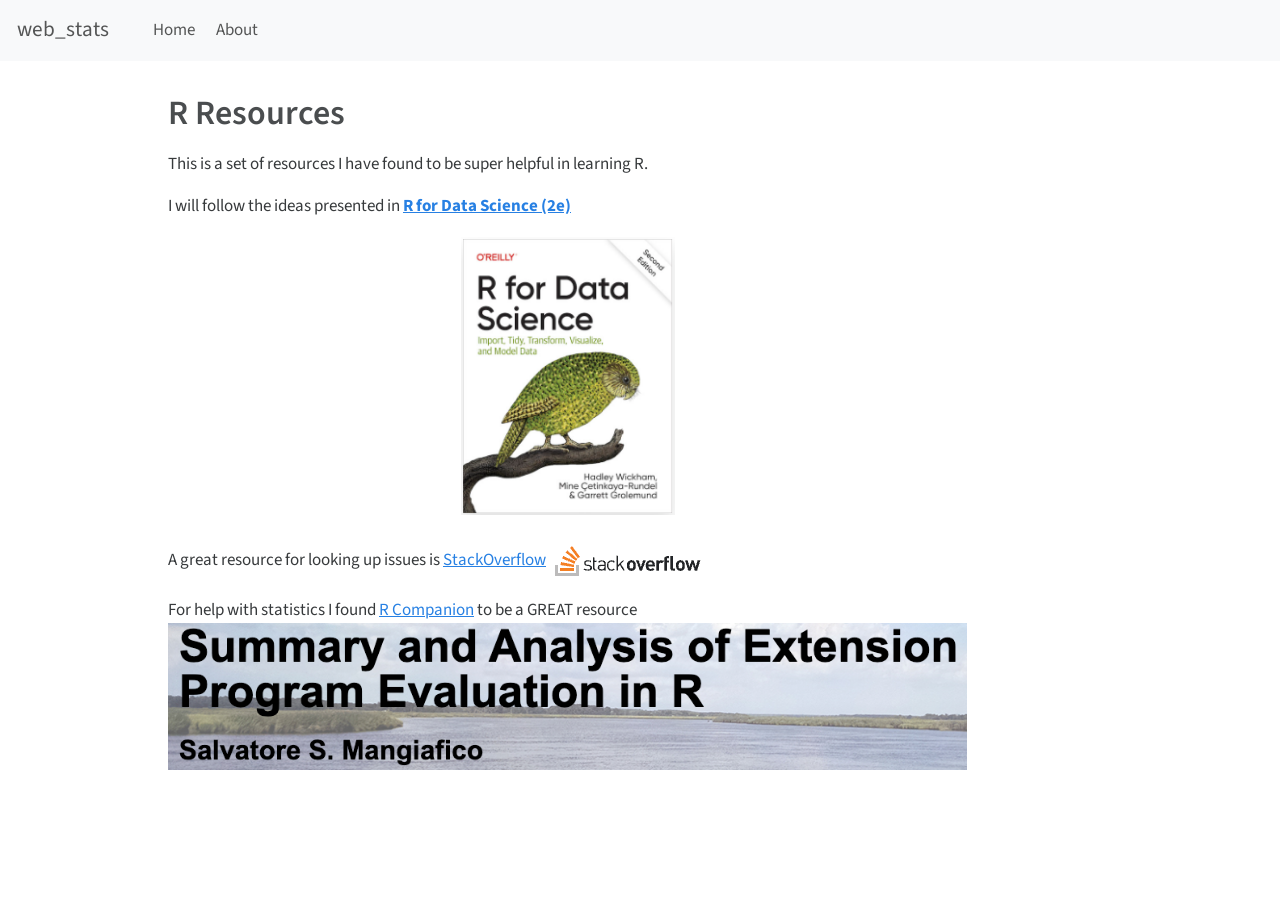
==== docs/01_resources.html @ 34a231bc "publish docs folder" ====
<!DOCTYPE html>
<html xmlns="http://www.w3.org/1999/xhtml" lang="en" xml:lang="en"><head>

<meta charset="utf-8">
<meta name="generator" content="quarto-1.3.450">

<meta name="viewport" content="width=device-width, initial-scale=1.0, user-scalable=yes">


<title>web_stats - R Resources</title>
<style>
code{white-space: pre-wrap;}
span.smallcaps{font-variant: small-caps;}
div.columns{display: flex; gap: min(4vw, 1.5em);}
div.column{flex: auto; overflow-x: auto;}
div.hanging-indent{margin-left: 1.5em; text-indent: -1.5em;}
ul.task-list{list-style: none;}
ul.task-list li input[type="checkbox"] {
  width: 0.8em;
  margin: 0 0.8em 0.2em -1em; /* quarto-specific, see https://github.com/quarto-dev/quarto-cli/issues/4556 */ 
  vertical-align: middle;
}
</style>


<script src="site_libs/quarto-nav/quarto-nav.js"></script>
<script src="site_libs/quarto-nav/headroom.min.js"></script>
<script src="site_libs/clipboard/clipboard.min.js"></script>
<script src="site_libs/quarto-search/autocomplete.umd.js"></script>
<script src="site_libs/quarto-search/fuse.min.js"></script>
<script src="site_libs/quarto-search/quarto-search.js"></script>
<meta name="quarto:offset" content="./">
<script src="site_libs/quarto-html/quarto.js"></script>
<script src="site_libs/quarto-html/popper.min.js"></script>
<script src="site_libs/quarto-html/tippy.umd.min.js"></script>
<script src="site_libs/quarto-html/anchor.min.js"></script>
<link href="site_libs/quarto-html/tippy.css" rel="stylesheet">
<link href="site_libs/quarto-html/quarto-syntax-highlighting.css" rel="stylesheet" id="quarto-text-highlighting-styles">
<script src="site_libs/bootstrap/bootstrap.min.js"></script>
<link href="site_libs/bootstrap/bootstrap-icons.css" rel="stylesheet">
<link href="site_libs/bootstrap/bootstrap.min.css" rel="stylesheet" id="quarto-bootstrap" data-mode="light">
<script id="quarto-search-options" type="application/json">{
  "location": "navbar",
  "copy-button": false,
  "collapse-after": 3,
  "panel-placement": "end",
  "type": "overlay",
  "limit": 20,
  "language": {
    "search-no-results-text": "No results",
    "search-matching-documents-text": "matching documents",
    "search-copy-link-title": "Copy link to search",
    "search-hide-matches-text": "Hide additional matches",
    "search-more-match-text": "more match in this document",
    "search-more-matches-text": "more matches in this document",
    "search-clear-button-title": "Clear",
    "search-detached-cancel-button-title": "Cancel",
    "search-submit-button-title": "Submit",
    "search-label": "Search"
  }
}</script>


<link rel="stylesheet" href="styles.css">
</head>

<body class="nav-fixed">

<div id="quarto-search-results"></div>
  <header id="quarto-header" class="headroom fixed-top">
    <nav class="navbar navbar-expand-lg navbar-dark ">
      <div class="navbar-container container-fluid">
      <div class="navbar-brand-container">
    <a class="navbar-brand" href="./index.html">
    <span class="navbar-title">web_stats</span>
    </a>
  </div>
            <div id="quarto-search" class="" title="Search"></div>
          <button class="navbar-toggler" type="button" data-bs-toggle="collapse" data-bs-target="#navbarCollapse" aria-controls="navbarCollapse" aria-expanded="false" aria-label="Toggle navigation" onclick="if (window.quartoToggleHeadroom) { window.quartoToggleHeadroom(); }">
  <span class="navbar-toggler-icon"></span>
</button>
          <div class="collapse navbar-collapse" id="navbarCollapse">
            <ul class="navbar-nav navbar-nav-scroll me-auto">
  <li class="nav-item">
    <a class="nav-link" href="https://wlperry.github.io/index.html" rel="" target="">
 <span class="menu-text">Home</span></a>
  </li>  
  <li class="nav-item">
    <a class="nav-link" href="./about.html" rel="" target="">
 <span class="menu-text">About</span></a>
  </li>  
</ul>
            <div class="quarto-navbar-tools ms-auto">
</div>
          </div> <!-- /navcollapse -->
      </div> <!-- /container-fluid -->
    </nav>
</header>
<!-- content -->
<div id="quarto-content" class="quarto-container page-columns page-rows-contents page-layout-article page-navbar">
<!-- sidebar -->
<!-- margin-sidebar -->
    <div id="quarto-margin-sidebar" class="sidebar margin-sidebar">
        
    </div>
<!-- main -->
<main class="content" id="quarto-document-content">

<header id="title-block-header" class="quarto-title-block default">
<div class="quarto-title">
<h1 class="title">R Resources</h1>
</div>



<div class="quarto-title-meta">

    
  
    
  </div>
  

</header>

<p>This is a set of resources I have found to be super helpful in learning R.</p>
<p>I will follow the ideas presented in <a href="https://r4ds.hadley.nz/"><strong>R for Data Science (2e)</strong></a></p>
<div class="quarto-figure quarto-figure-center">
<figure class="figure">
<p><a href="https://r4ds.hadley.nz/"><img src="./images/r4datascience.png" class="img-fluid figure-img" width="214"></a></p>
</figure>
</div>
<p>A great resource for looking up issues is <a href="https://stackoverflow.com/">StackOverflow</a> <a href="https://stackoverflow.com/"><img src="./images/stackoverflow.png" class="img-fluid"></a></p>
<p>For help with statistics I found <a href="https://rcompanion.org/handbook/">R Companion</a> to be a GREAT resource <a href="https://rcompanion.org/handbook/"><img src="./images/rcompanion.png" class="img-fluid"></a></p>



</main> <!-- /main -->
<script id="quarto-html-after-body" type="application/javascript">
window.document.addEventListener("DOMContentLoaded", function (event) {
  const toggleBodyColorMode = (bsSheetEl) => {
    const mode = bsSheetEl.getAttribute("data-mode");
    const bodyEl = window.document.querySelector("body");
    if (mode === "dark") {
      bodyEl.classList.add("quarto-dark");
      bodyEl.classList.remove("quarto-light");
    } else {
      bodyEl.classList.add("quarto-light");
      bodyEl.classList.remove("quarto-dark");
    }
  }
  const toggleBodyColorPrimary = () => {
    const bsSheetEl = window.document.querySelector("link#quarto-bootstrap");
    if (bsSheetEl) {
      toggleBodyColorMode(bsSheetEl);
    }
  }
  toggleBodyColorPrimary();  
  const icon = "";
  const anchorJS = new window.AnchorJS();
  anchorJS.options = {
    placement: 'right',
    icon: icon
  };
  anchorJS.add('.anchored');
  const isCodeAnnotation = (el) => {
    for (const clz of el.classList) {
      if (clz.startsWith('code-annotation-')) {                     
        return true;
      }
    }
    return false;
  }
  const clipboard = new window.ClipboardJS('.code-copy-button', {
    text: function(trigger) {
      const codeEl = trigger.previousElementSibling.cloneNode(true);
      for (const childEl of codeEl.children) {
        if (isCodeAnnotation(childEl)) {
          childEl.remove();
        }
      }
      return codeEl.innerText;
    }
  });
  clipboard.on('success', function(e) {
    // button target
    const button = e.trigger;
    // don't keep focus
    button.blur();
    // flash "checked"
    button.classList.add('code-copy-button-checked');
    var currentTitle = button.getAttribute("title");
    button.setAttribute("title", "Copied!");
    let tooltip;
    if (window.bootstrap) {
      button.setAttribute("data-bs-toggle", "tooltip");
      button.setAttribute("data-bs-placement", "left");
      button.setAttribute("data-bs-title", "Copied!");
      tooltip = new bootstrap.Tooltip(button, 
        { trigger: "manual", 
          customClass: "code-copy-button-tooltip",
          offset: [0, -8]});
      tooltip.show();    
    }
    setTimeout(function() {
      if (tooltip) {
        tooltip.hide();
        button.removeAttribute("data-bs-title");
        button.removeAttribute("data-bs-toggle");
        button.removeAttribute("data-bs-placement");
      }
      button.setAttribute("title", currentTitle);
      button.classList.remove('code-copy-button-checked');
    }, 1000);
    // clear code selection
    e.clearSelection();
  });
  function tippyHover(el, contentFn) {
    const config = {
      allowHTML: true,
      content: contentFn,
      maxWidth: 500,
      delay: 100,
      arrow: false,
      appendTo: function(el) {
          return el.parentElement;
      },
      interactive: true,
      interactiveBorder: 10,
      theme: 'quarto',
      placement: 'bottom-start'
    };
    window.tippy(el, config); 
  }
  const noterefs = window.document.querySelectorAll('a[role="doc-noteref"]');
  for (var i=0; i<noterefs.length; i++) {
    const ref = noterefs[i];
    tippyHover(ref, function() {
      // use id or data attribute instead here
      let href = ref.getAttribute('data-footnote-href') || ref.getAttribute('href');
      try { href = new URL(href).hash; } catch {}
      const id = href.replace(/^#\/?/, "");
      const note = window.document.getElementById(id);
      return note.innerHTML;
    });
  }
      let selectedAnnoteEl;
      const selectorForAnnotation = ( cell, annotation) => {
        let cellAttr = 'data-code-cell="' + cell + '"';
        let lineAttr = 'data-code-annotation="' +  annotation + '"';
        const selector = 'span[' + cellAttr + '][' + lineAttr + ']';
        return selector;
      }
      const selectCodeLines = (annoteEl) => {
        const doc = window.document;
        const targetCell = annoteEl.getAttribute("data-target-cell");
        const targetAnnotation = annoteEl.getAttribute("data-target-annotation");
        const annoteSpan = window.document.querySelector(selectorForAnnotation(targetCell, targetAnnotation));
        const lines = annoteSpan.getAttribute("data-code-lines").split(",");
        const lineIds = lines.map((line) => {
          return targetCell + "-" + line;
        })
        let top = null;
        let height = null;
        let parent = null;
        if (lineIds.length > 0) {
            //compute the position of the single el (top and bottom and make a div)
            const el = window.document.getElementById(lineIds[0]);
            top = el.offsetTop;
            height = el.offsetHeight;
            parent = el.parentElement.parentElement;
          if (lineIds.length > 1) {
            const lastEl = window.document.getElementById(lineIds[lineIds.length - 1]);
            const bottom = lastEl.offsetTop + lastEl.offsetHeight;
            height = bottom - top;
          }
          if (top !== null && height !== null && parent !== null) {
            // cook up a div (if necessary) and position it 
            let div = window.document.getElementById("code-annotation-line-highlight");
            if (div === null) {
              div = window.document.createElement("div");
              div.setAttribute("id", "code-annotation-line-highlight");
              div.style.position = 'absolute';
              parent.appendChild(div);
            }
            div.style.top = top - 2 + "px";
            div.style.height = height + 4 + "px";
            let gutterDiv = window.document.getElementById("code-annotation-line-highlight-gutter");
            if (gutterDiv === null) {
              gutterDiv = window.document.createElement("div");
              gutterDiv.setAttribute("id", "code-annotation-line-highlight-gutter");
              gutterDiv.style.position = 'absolute';
              const codeCell = window.document.getElementById(targetCell);
              const gutter = codeCell.querySelector('.code-annotation-gutter');
              gutter.appendChild(gutterDiv);
            }
            gutterDiv.style.top = top - 2 + "px";
            gutterDiv.style.height = height + 4 + "px";
          }
          selectedAnnoteEl = annoteEl;
        }
      };
      const unselectCodeLines = () => {
        const elementsIds = ["code-annotation-line-highlight", "code-annotation-line-highlight-gutter"];
        elementsIds.forEach((elId) => {
          const div = window.document.getElementById(elId);
          if (div) {
            div.remove();
          }
        });
        selectedAnnoteEl = undefined;
      };
      // Attach click handler to the DT
      const annoteDls = window.document.querySelectorAll('dt[data-target-cell]');
      for (const annoteDlNode of annoteDls) {
        annoteDlNode.addEventListener('click', (event) => {
          const clickedEl = event.target;
          if (clickedEl !== selectedAnnoteEl) {
            unselectCodeLines();
            const activeEl = window.document.querySelector('dt[data-target-cell].code-annotation-active');
            if (activeEl) {
              activeEl.classList.remove('code-annotation-active');
            }
            selectCodeLines(clickedEl);
            clickedEl.classList.add('code-annotation-active');
          } else {
            // Unselect the line
            unselectCodeLines();
            clickedEl.classList.remove('code-annotation-active');
          }
        });
      }
  const findCites = (el) => {
    const parentEl = el.parentElement;
    if (parentEl) {
      const cites = parentEl.dataset.cites;
      if (cites) {
        return {
          el,
          cites: cites.split(' ')
        };
      } else {
        return findCites(el.parentElement)
      }
    } else {
      return undefined;
    }
  };
  var bibliorefs = window.document.querySelectorAll('a[role="doc-biblioref"]');
  for (var i=0; i<bibliorefs.length; i++) {
    const ref = bibliorefs[i];
    const citeInfo = findCites(ref);
    if (citeInfo) {
      tippyHover(citeInfo.el, function() {
        var popup = window.document.createElement('div');
        citeInfo.cites.forEach(function(cite) {
          var citeDiv = window.document.createElement('div');
          citeDiv.classList.add('hanging-indent');
          citeDiv.classList.add('csl-entry');
          var biblioDiv = window.document.getElementById('ref-' + cite);
          if (biblioDiv) {
            citeDiv.innerHTML = biblioDiv.innerHTML;
          }
          popup.appendChild(citeDiv);
        });
        return popup.innerHTML;
      });
    }
  }
});
</script>
</div> <!-- /content -->



</body></html>
---- docs/site_libs/quarto-html/tippy.css ----
.tippy-box[data-animation=fade][data-state=hidden]{opacity:0}[data-tippy-root]{max-width:calc(100vw - 10px)}.tippy-box{position:relative;background-color:#333;color:#fff;border-radius:4px;font-size:14px;line-height:1.4;white-space:normal;outline:0;transition-property:transform,visibility,opacity}.tippy-box[data-placement^=top]>.tippy-arrow{bottom:0}.tippy-box[data-placement^=top]>.tippy-arrow:before{bottom:-7px;left:0;border-width:8px 8px 0;border-top-color:initial;transform-origin:center top}.tippy-box[data-placement^=bottom]>.tippy-arrow{top:0}.tippy-box[data-placement^=bottom]>.tippy-arrow:before{top:-7px;left:0;border-width:0 8px 8px;border-bottom-color:initial;transform-origin:center bottom}.tippy-box[data-placement^=left]>.tippy-arrow{right:0}.tippy-box[data-placement^=left]>.tippy-arrow:before{border-width:8px 0 8px 8px;border-left-color:initial;right:-7px;transform-origin:center left}.tippy-box[data-placement^=right]>.tippy-arrow{left:0}.tippy-box[data-placement^=right]>.tippy-arrow:before{left:-7px;border-width:8px 8px 8px 0;border-right-color:initial;transform-origin:center right}.tippy-box[data-inertia][data-state=visible]{transition-timing-function:cubic-bezier(.54,1.5,.38,1.11)}.tippy-arrow{width:16px;height:16px;color:#333}.tippy-arrow:before{content:"";position:absolute;border-color:transparent;border-style:solid}.tippy-content{position:relative;padding:5px 9px;z-index:1}
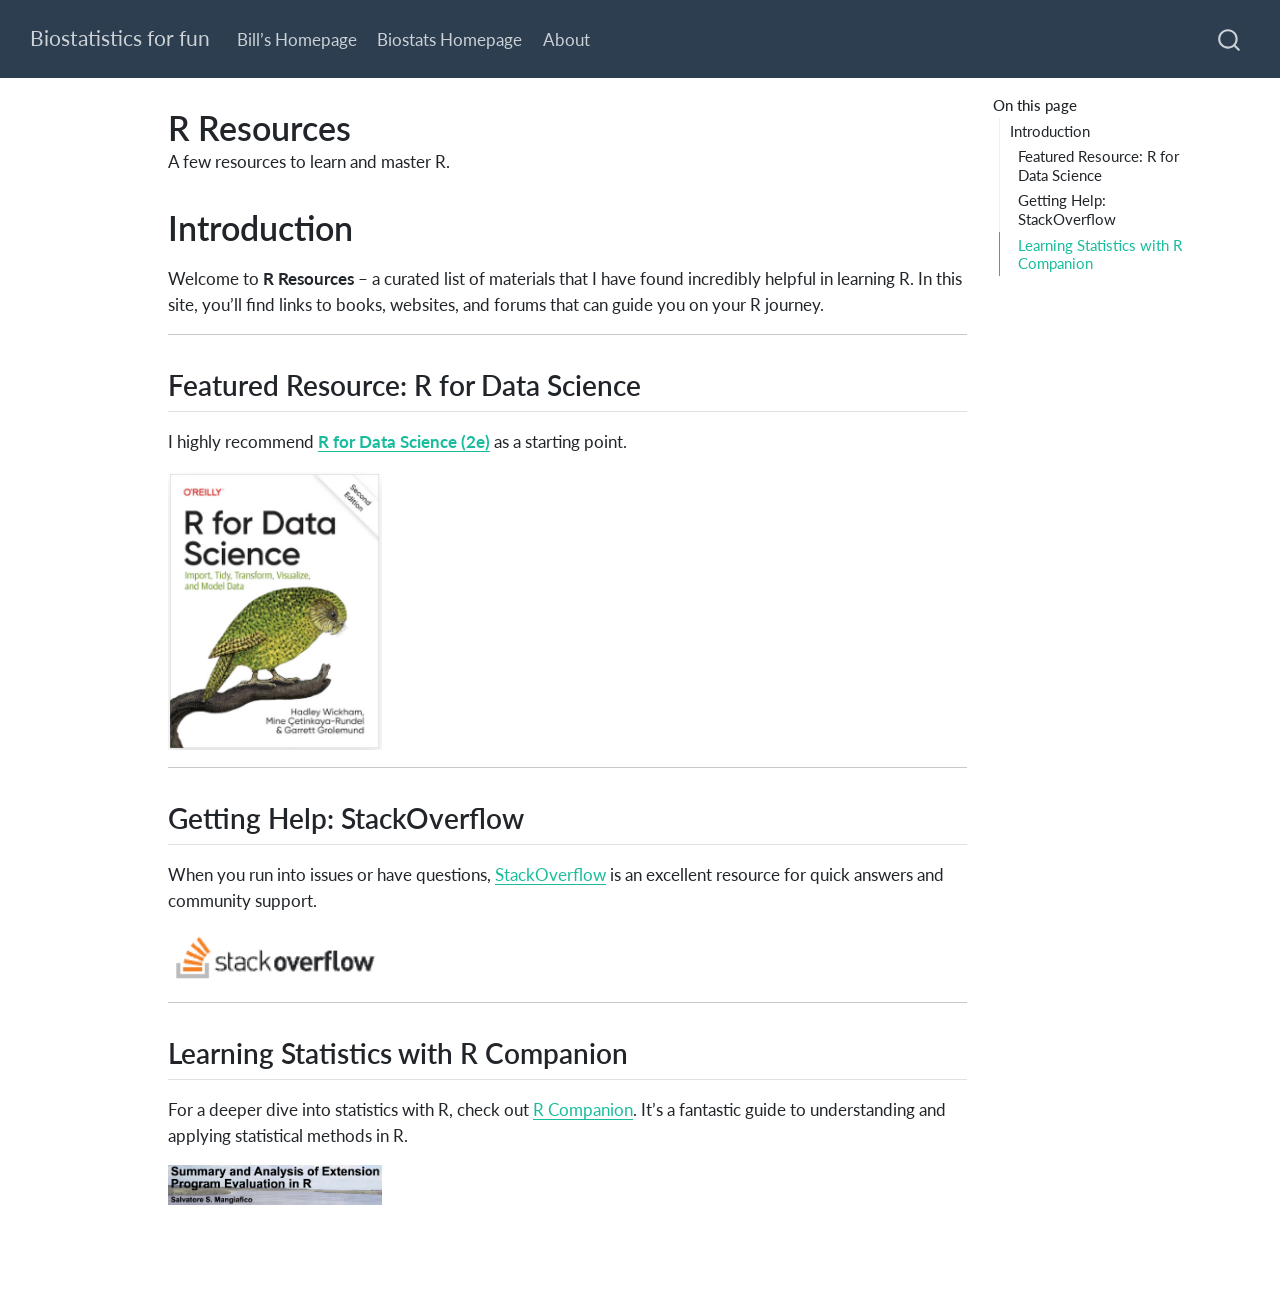
==== commit 28ca5431: "redoing the webpage finally" ====
--- a/docs/01_resources.html
+++ b/docs/01_resources.html
@@ -2,12 +2,13 @@
 <html xmlns="http://www.w3.org/1999/xhtml" lang="en" xml:lang="en"><head>
 
 <meta charset="utf-8">
-<meta name="generator" content="quarto-1.3.450">
+<meta name="generator" content="quarto-1.5.57">
 
 <meta name="viewport" content="width=device-width, initial-scale=1.0, user-scalable=yes">
 
-
-<title>web_stats - R Resources</title>
+<meta name="description" content="A few resources to learn and master R.">
+
+<title>R Resources – Biostatistics for fun</title>
 <style>
 code{white-space: pre-wrap;}
 span.smallcaps{font-variant: small-caps;}
@@ -45,7 +46,13 @@
   "collapse-after": 3,
   "panel-placement": "end",
   "type": "overlay",
-  "limit": 20,
+  "limit": 50,
+  "keyboard-shortcut": [
+    "f",
+    "/",
+    "s"
+  ],
+  "show-item-context": false,
   "language": {
     "search-no-results-text": "No results",
     "search-matching-documents-text": "matching documents",
@@ -54,6 +61,7 @@
     "search-more-match-text": "more match in this document",
     "search-more-matches-text": "more matches in this document",
     "search-clear-button-title": "Clear",
+    "search-text-placeholder": "",
     "search-detached-cancel-button-title": "Cancel",
     "search-submit-button-title": "Submit",
     "search-label": "Search"
@@ -68,31 +76,35 @@
 
 <div id="quarto-search-results"></div>
   <header id="quarto-header" class="headroom fixed-top">
-    <nav class="navbar navbar-expand-lg navbar-dark ">
+    <nav class="navbar navbar-expand-lg " data-bs-theme="dark">
       <div class="navbar-container container-fluid">
-      <div class="navbar-brand-container">
+      <div class="navbar-brand-container mx-auto">
     <a class="navbar-brand" href="./index.html">
-    <span class="navbar-title">web_stats</span>
+    <span class="navbar-title">Biostatistics for fun</span>
     </a>
   </div>
             <div id="quarto-search" class="" title="Search"></div>
-          <button class="navbar-toggler" type="button" data-bs-toggle="collapse" data-bs-target="#navbarCollapse" aria-controls="navbarCollapse" aria-expanded="false" aria-label="Toggle navigation" onclick="if (window.quartoToggleHeadroom) { window.quartoToggleHeadroom(); }">
+          <button class="navbar-toggler" type="button" data-bs-toggle="collapse" data-bs-target="#navbarCollapse" aria-controls="navbarCollapse" role="menu" aria-expanded="false" aria-label="Toggle navigation" onclick="if (window.quartoToggleHeadroom) { window.quartoToggleHeadroom(); }">
   <span class="navbar-toggler-icon"></span>
 </button>
           <div class="collapse navbar-collapse" id="navbarCollapse">
             <ul class="navbar-nav navbar-nav-scroll me-auto">
   <li class="nav-item">
-    <a class="nav-link" href="https://wlperry.github.io/index.html" rel="" target="">
- <span class="menu-text">Home</span></a>
+    <a class="nav-link" href="https://wlperry.github.io/index.html"> 
+<span class="menu-text">Bill’s Homepage</span></a>
   </li>  
   <li class="nav-item">
-    <a class="nav-link" href="./about.html" rel="" target="">
- <span class="menu-text">About</span></a>
+    <a class="nav-link" href="https://wlperry.github.io/web_stats/index.html"> 
+<span class="menu-text">Biostats Homepage</span></a>
+  </li>  
+  <li class="nav-item">
+    <a class="nav-link" href="./about.html"> 
+<span class="menu-text">About</span></a>
   </li>  
 </ul>
-            <div class="quarto-navbar-tools ms-auto">
+          </div> <!-- /navcollapse -->
+            <div class="quarto-navbar-tools">
 </div>
-          </div> <!-- /navcollapse -->
       </div> <!-- /container-fluid -->
     </nav>
 </header>
@@ -101,7 +113,18 @@
 <!-- sidebar -->
 <!-- margin-sidebar -->
     <div id="quarto-margin-sidebar" class="sidebar margin-sidebar">
-        
+        <nav id="TOC" role="doc-toc" class="toc-active">
+    <h2 id="toc-title">On this page</h2>
+   
+  <ul class="collapse">
+  <li><a href="#introduction" id="toc-introduction" class="nav-link active" data-scroll-target="#introduction">Introduction</a>
+  <ul class="collapse">
+  <li><a href="#featured-resource-r-for-data-science" id="toc-featured-resource-r-for-data-science" class="nav-link" data-scroll-target="#featured-resource-r-for-data-science">Featured Resource: R for Data Science</a></li>
+  <li><a href="#getting-help-stackoverflow" id="toc-getting-help-stackoverflow" class="nav-link" data-scroll-target="#getting-help-stackoverflow">Getting Help: StackOverflow</a></li>
+  <li><a href="#learning-statistics-with-r-companion" id="toc-learning-statistics-with-r-companion" class="nav-link" data-scroll-target="#learning-statistics-with-r-companion">Learning Statistics with R Companion</a></li>
+  </ul></li>
+  </ul>
+</nav>
     </div>
 <!-- main -->
 <main class="content" id="quarto-document-content">
@@ -111,6 +134,11 @@
 <h1 class="title">R Resources</h1>
 </div>
 
+<div>
+  <div class="description">
+    A few resources to learn and master R.
+  </div>
+</div>
 
 
 <div class="quarto-title-meta">
@@ -121,19 +149,34 @@
   </div>
   
 
+
 </header>
 
-<p>This is a set of resources I have found to be super helpful in learning R.</p>
-<p>I will follow the ideas presented in <a href="https://r4ds.hadley.nz/"><strong>R for Data Science (2e)</strong></a></p>
-<div class="quarto-figure quarto-figure-center">
-<figure class="figure">
-<p><a href="https://r4ds.hadley.nz/"><img src="./images/r4datascience.png" class="img-fluid figure-img" width="214"></a></p>
-</figure>
-</div>
-<p>A great resource for looking up issues is <a href="https://stackoverflow.com/">StackOverflow</a> <a href="https://stackoverflow.com/"><img src="./images/stackoverflow.png" class="img-fluid"></a></p>
-<p>For help with statistics I found <a href="https://rcompanion.org/handbook/">R Companion</a> to be a GREAT resource <a href="https://rcompanion.org/handbook/"><img src="./images/rcompanion.png" class="img-fluid"></a></p>
-
-
+
+<section id="introduction" class="level1">
+<h1>Introduction</h1>
+<p>Welcome to <strong>R Resources</strong> – a curated list of materials that I have found incredibly helpful in learning R. In this site, you’ll find links to books, websites, and forums that can guide you on your R journey.</p>
+<hr>
+<section id="featured-resource-r-for-data-science" class="level2">
+<h2 class="anchored" data-anchor-id="featured-resource-r-for-data-science">Featured Resource: R for Data Science</h2>
+<p>I highly recommend <a href="https://r4ds.hadley.nz/"><strong>R for Data Science (2e)</strong></a> as a starting point.</p>
+<p><a href="https://r4ds.hadley.nz/"><img src="./images/r4datascience.png" class="img-fluid" alt="R for Data Science cover" width="214"></a></p>
+<hr>
+</section>
+<section id="getting-help-stackoverflow" class="level2">
+<h2 class="anchored" data-anchor-id="getting-help-stackoverflow">Getting Help: StackOverflow</h2>
+<p>When you run into issues or have questions, <a href="https://stackoverflow.com/">StackOverflow</a> is an excellent resource for quick answers and community support.</p>
+<p><a href="https://stackoverflow.com/"><img src="./images/stackoverflow.png" class="img-fluid" alt="StackOverflow logo" width="214"></a></p>
+<hr>
+</section>
+<section id="learning-statistics-with-r-companion" class="level2">
+<h2 class="anchored" data-anchor-id="learning-statistics-with-r-companion">Learning Statistics with R Companion</h2>
+<p>For a deeper dive into statistics with R, check out <a href="https://rcompanion.org/handbook/">R Companion</a>. It’s a fantastic guide to understanding and applying statistical methods in R.</p>
+<p><a href="https://rcompanion.org/handbook/"><img src="./images/rcompanion.png" class="img-fluid" alt="R Companion logo" width="214"></a></p>
+
+
+</section>
+</section>
 
 </main> <!-- /main -->
 <script id="quarto-html-after-body" type="application/javascript">
@@ -171,18 +214,7 @@
     }
     return false;
   }
-  const clipboard = new window.ClipboardJS('.code-copy-button', {
-    text: function(trigger) {
-      const codeEl = trigger.previousElementSibling.cloneNode(true);
-      for (const childEl of codeEl.children) {
-        if (isCodeAnnotation(childEl)) {
-          childEl.remove();
-        }
-      }
-      return codeEl.innerText;
-    }
-  });
-  clipboard.on('success', function(e) {
+  const onCopySuccess = function(e) {
     // button target
     const button = e.trigger;
     // don't keep focus
@@ -214,11 +246,50 @@
     }, 1000);
     // clear code selection
     e.clearSelection();
+  }
+  const getTextToCopy = function(trigger) {
+      const codeEl = trigger.previousElementSibling.cloneNode(true);
+      for (const childEl of codeEl.children) {
+        if (isCodeAnnotation(childEl)) {
+          childEl.remove();
+        }
+      }
+      return codeEl.innerText;
+  }
+  const clipboard = new window.ClipboardJS('.code-copy-button:not([data-in-quarto-modal])', {
+    text: getTextToCopy
   });
-  function tippyHover(el, contentFn) {
+  clipboard.on('success', onCopySuccess);
+  if (window.document.getElementById('quarto-embedded-source-code-modal')) {
+    // For code content inside modals, clipBoardJS needs to be initialized with a container option
+    // TODO: Check when it could be a function (https://github.com/zenorocha/clipboard.js/issues/860)
+    const clipboardModal = new window.ClipboardJS('.code-copy-button[data-in-quarto-modal]', {
+      text: getTextToCopy,
+      container: window.document.getElementById('quarto-embedded-source-code-modal')
+    });
+    clipboardModal.on('success', onCopySuccess);
+  }
+    var localhostRegex = new RegExp(/^(?:http|https):\/\/localhost\:?[0-9]*\//);
+    var mailtoRegex = new RegExp(/^mailto:/);
+      var filterRegex = new RegExp('/' + window.location.host + '/');
+    var isInternal = (href) => {
+        return filterRegex.test(href) || localhostRegex.test(href) || mailtoRegex.test(href);
+    }
+    // Inspect non-navigation links and adorn them if external
+ 	var links = window.document.querySelectorAll('a[href]:not(.nav-link):not(.navbar-brand):not(.toc-action):not(.sidebar-link):not(.sidebar-item-toggle):not(.pagination-link):not(.no-external):not([aria-hidden]):not(.dropdown-item):not(.quarto-navigation-tool):not(.about-link)');
+    for (var i=0; i<links.length; i++) {
+      const link = links[i];
+      if (!isInternal(link.href)) {
+        // undo the damage that might have been done by quarto-nav.js in the case of
+        // links that we want to consider external
+        if (link.dataset.originalHref !== undefined) {
+          link.href = link.dataset.originalHref;
+        }
+      }
+    }
+  function tippyHover(el, contentFn, onTriggerFn, onUntriggerFn) {
     const config = {
       allowHTML: true,
-      content: contentFn,
       maxWidth: 500,
       delay: 100,
       arrow: false,
@@ -228,8 +299,17 @@
       interactive: true,
       interactiveBorder: 10,
       theme: 'quarto',
-      placement: 'bottom-start'
+      placement: 'bottom-start',
     };
+    if (contentFn) {
+      config.content = contentFn;
+    }
+    if (onTriggerFn) {
+      config.onTrigger = onTriggerFn;
+    }
+    if (onUntriggerFn) {
+      config.onUntrigger = onUntriggerFn;
+    }
     window.tippy(el, config); 
   }
   const noterefs = window.document.querySelectorAll('a[role="doc-noteref"]');
@@ -241,7 +321,130 @@
       try { href = new URL(href).hash; } catch {}
       const id = href.replace(/^#\/?/, "");
       const note = window.document.getElementById(id);
-      return note.innerHTML;
+      if (note) {
+        return note.innerHTML;
+      } else {
+        return "";
+      }
+    });
+  }
+  const xrefs = window.document.querySelectorAll('a.quarto-xref');
+  const processXRef = (id, note) => {
+    // Strip column container classes
+    const stripColumnClz = (el) => {
+      el.classList.remove("page-full", "page-columns");
+      if (el.children) {
+        for (const child of el.children) {
+          stripColumnClz(child);
+        }
+      }
+    }
+    stripColumnClz(note)
+    if (id === null || id.startsWith('sec-')) {
+      // Special case sections, only their first couple elements
+      const container = document.createElement("div");
+      if (note.children && note.children.length > 2) {
+        container.appendChild(note.children[0].cloneNode(true));
+        for (let i = 1; i < note.children.length; i++) {
+          const child = note.children[i];
+          if (child.tagName === "P" && child.innerText === "") {
+            continue;
+          } else {
+            container.appendChild(child.cloneNode(true));
+            break;
+          }
+        }
+        if (window.Quarto?.typesetMath) {
+          window.Quarto.typesetMath(container);
+        }
+        return container.innerHTML
+      } else {
+        if (window.Quarto?.typesetMath) {
+          window.Quarto.typesetMath(note);
+        }
+        return note.innerHTML;
+      }
+    } else {
+      // Remove any anchor links if they are present
+      const anchorLink = note.querySelector('a.anchorjs-link');
+      if (anchorLink) {
+        anchorLink.remove();
+      }
+      if (window.Quarto?.typesetMath) {
+        window.Quarto.typesetMath(note);
+      }
+      // TODO in 1.5, we should make sure this works without a callout special case
+      if (note.classList.contains("callout")) {
+        return note.outerHTML;
+      } else {
+        return note.innerHTML;
+      }
+    }
+  }
+  for (var i=0; i<xrefs.length; i++) {
+    const xref = xrefs[i];
+    tippyHover(xref, undefined, function(instance) {
+      instance.disable();
+      let url = xref.getAttribute('href');
+      let hash = undefined; 
+      if (url.startsWith('#')) {
+        hash = url;
+      } else {
+        try { hash = new URL(url).hash; } catch {}
+      }
+      if (hash) {
+        const id = hash.replace(/^#\/?/, "");
+        const note = window.document.getElementById(id);
+        if (note !== null) {
+          try {
+            const html = processXRef(id, note.cloneNode(true));
+            instance.setContent(html);
+          } finally {
+            instance.enable();
+            instance.show();
+          }
+        } else {
+          // See if we can fetch this
+          fetch(url.split('#')[0])
+          .then(res => res.text())
+          .then(html => {
+            const parser = new DOMParser();
+            const htmlDoc = parser.parseFromString(html, "text/html");
+            const note = htmlDoc.getElementById(id);
+            if (note !== null) {
+              const html = processXRef(id, note);
+              instance.setContent(html);
+            } 
+          }).finally(() => {
+            instance.enable();
+            instance.show();
+          });
+        }
+      } else {
+        // See if we can fetch a full url (with no hash to target)
+        // This is a special case and we should probably do some content thinning / targeting
+        fetch(url)
+        .then(res => res.text())
+        .then(html => {
+          const parser = new DOMParser();
+          const htmlDoc = parser.parseFromString(html, "text/html");
+          const note = htmlDoc.querySelector('main.content');
+          if (note !== null) {
+            // This should only happen for chapter cross references
+            // (since there is no id in the URL)
+            // remove the first header
+            if (note.children.length > 0 && note.children[0].tagName === "HEADER") {
+              note.children[0].remove();
+            }
+            const html = processXRef(null, note);
+            instance.setContent(html);
+          } 
+        }).finally(() => {
+          instance.enable();
+          instance.show();
+        });
+      }
+    }, function(instance) {
     });
   }
       let selectedAnnoteEl;
@@ -285,6 +488,7 @@
             }
             div.style.top = top - 2 + "px";
             div.style.height = height + 4 + "px";
+            div.style.left = 0;
             let gutterDiv = window.document.getElementById("code-annotation-line-highlight-gutter");
             if (gutterDiv === null) {
               gutterDiv = window.document.createElement("div");
@@ -310,6 +514,32 @@
         });
         selectedAnnoteEl = undefined;
       };
+        // Handle positioning of the toggle
+    window.addEventListener(
+      "resize",
+      throttle(() => {
+        elRect = undefined;
+        if (selectedAnnoteEl) {
+          selectCodeLines(selectedAnnoteEl);
+        }
+      }, 10)
+    );
+    function throttle(fn, ms) {
+    let throttle = false;
+    let timer;
+      return (...args) => {
+        if(!throttle) { // first call gets through
+            fn.apply(this, args);
+            throttle = true;
+        } else { // all the others get throttled
+            if(timer) clearTimeout(timer); // cancel #2
+            timer = setTimeout(() => {
+              fn.apply(this, args);
+              timer = throttle = false;
+            }, ms);
+        }
+      };
+    }
       // Attach click handler to the DT
       const annoteDls = window.document.querySelectorAll('dt[data-target-cell]');
       for (const annoteDlNode of annoteDls) {
@@ -373,4 +603,5 @@
 
 
 
+
 </body></html>
--- a/docs/site_libs/quarto-html/quarto-syntax-highlighting.css
+++ b/docs/site_libs/quarto-html/quarto-syntax-highlighting.css
@@ -0,0 +1,205 @@
+/* quarto syntax highlight colors */
+:root {
+  --quarto-hl-ot-color: #003B4F;
+  --quarto-hl-at-color: #657422;
+  --quarto-hl-ss-color: #20794D;
+  --quarto-hl-an-color: #5E5E5E;
+  --quarto-hl-fu-color: #4758AB;
+  --quarto-hl-st-color: #20794D;
+  --quarto-hl-cf-color: #003B4F;
+  --quarto-hl-op-color: #5E5E5E;
+  --quarto-hl-er-color: #AD0000;
+  --quarto-hl-bn-color: #AD0000;
+  --quarto-hl-al-color: #AD0000;
+  --quarto-hl-va-color: #111111;
+  --quarto-hl-bu-color: inherit;
+  --quarto-hl-ex-color: inherit;
+  --quarto-hl-pp-color: #AD0000;
+  --quarto-hl-in-color: #5E5E5E;
+  --quarto-hl-vs-color: #20794D;
+  --quarto-hl-wa-color: #5E5E5E;
+  --quarto-hl-do-color: #5E5E5E;
+  --quarto-hl-im-color: #00769E;
+  --quarto-hl-ch-color: #20794D;
+  --quarto-hl-dt-color: #AD0000;
+  --quarto-hl-fl-color: #AD0000;
+  --quarto-hl-co-color: #5E5E5E;
+  --quarto-hl-cv-color: #5E5E5E;
+  --quarto-hl-cn-color: #8f5902;
+  --quarto-hl-sc-color: #5E5E5E;
+  --quarto-hl-dv-color: #AD0000;
+  --quarto-hl-kw-color: #003B4F;
+}
+
+/* other quarto variables */
+:root {
+  --quarto-font-monospace: SFMono-Regular, Menlo, Monaco, Consolas, "Liberation Mono", "Courier New", monospace;
+}
+
+pre > code.sourceCode > span {
+  color: #003B4F;
+}
+
+code span {
+  color: #003B4F;
+}
+
+code.sourceCode > span {
+  color: #003B4F;
+}
+
+div.sourceCode,
+div.sourceCode pre.sourceCode {
+  color: #003B4F;
+}
+
+code span.ot {
+  color: #003B4F;
+  font-style: inherit;
+}
+
+code span.at {
+  color: #657422;
+  font-style: inherit;
+}
+
+code span.ss {
+  color: #20794D;
+  font-style: inherit;
+}
+
+code span.an {
+  color: #5E5E5E;
+  font-style: inherit;
+}
+
+code span.fu {
+  color: #4758AB;
+  font-style: inherit;
+}
+
+code span.st {
+  color: #20794D;
+  font-style: inherit;
+}
+
+code span.cf {
+  color: #003B4F;
+  font-weight: bold;
+  font-style: inherit;
+}
+
+code span.op {
+  color: #5E5E5E;
+  font-style: inherit;
+}
+
+code span.er {
+  color: #AD0000;
+  font-style: inherit;
+}
+
+code span.bn {
+  color: #AD0000;
+  font-style: inherit;
+}
+
+code span.al {
+  color: #AD0000;
+  font-style: inherit;
+}
+
+code span.va {
+  color: #111111;
+  font-style: inherit;
+}
+
+code span.bu {
+  font-style: inherit;
+}
+
+code span.ex {
+  font-style: inherit;
+}
+
+code span.pp {
+  color: #AD0000;
+  font-style: inherit;
+}
+
+code span.in {
+  color: #5E5E5E;
+  font-style: inherit;
+}
+
+code span.vs {
+  color: #20794D;
+  font-style: inherit;
+}
+
+code span.wa {
+  color: #5E5E5E;
+  font-style: italic;
+}
+
+code span.do {
+  color: #5E5E5E;
+  font-style: italic;
+}
+
+code span.im {
+  color: #00769E;
+  font-style: inherit;
+}
+
+code span.ch {
+  color: #20794D;
+  font-style: inherit;
+}
+
+code span.dt {
+  color: #AD0000;
+  font-style: inherit;
+}
+
+code span.fl {
+  color: #AD0000;
+  font-style: inherit;
+}
+
+code span.co {
+  color: #5E5E5E;
+  font-style: inherit;
+}
+
+code span.cv {
+  color: #5E5E5E;
+  font-style: italic;
+}
+
+code span.cn {
+  color: #8f5902;
+  font-style: inherit;
+}
+
+code span.sc {
+  color: #5E5E5E;
+  font-style: inherit;
+}
+
+code span.dv {
+  color: #AD0000;
+  font-style: inherit;
+}
+
+code span.kw {
+  color: #003B4F;
+  font-weight: bold;
+  font-style: inherit;
+}
+
+.prevent-inlining {
+  content: "</";
+}
+
+/*# sourceMappingURL=debc5d5d77c3f9108843748ff7464032.css.map */
